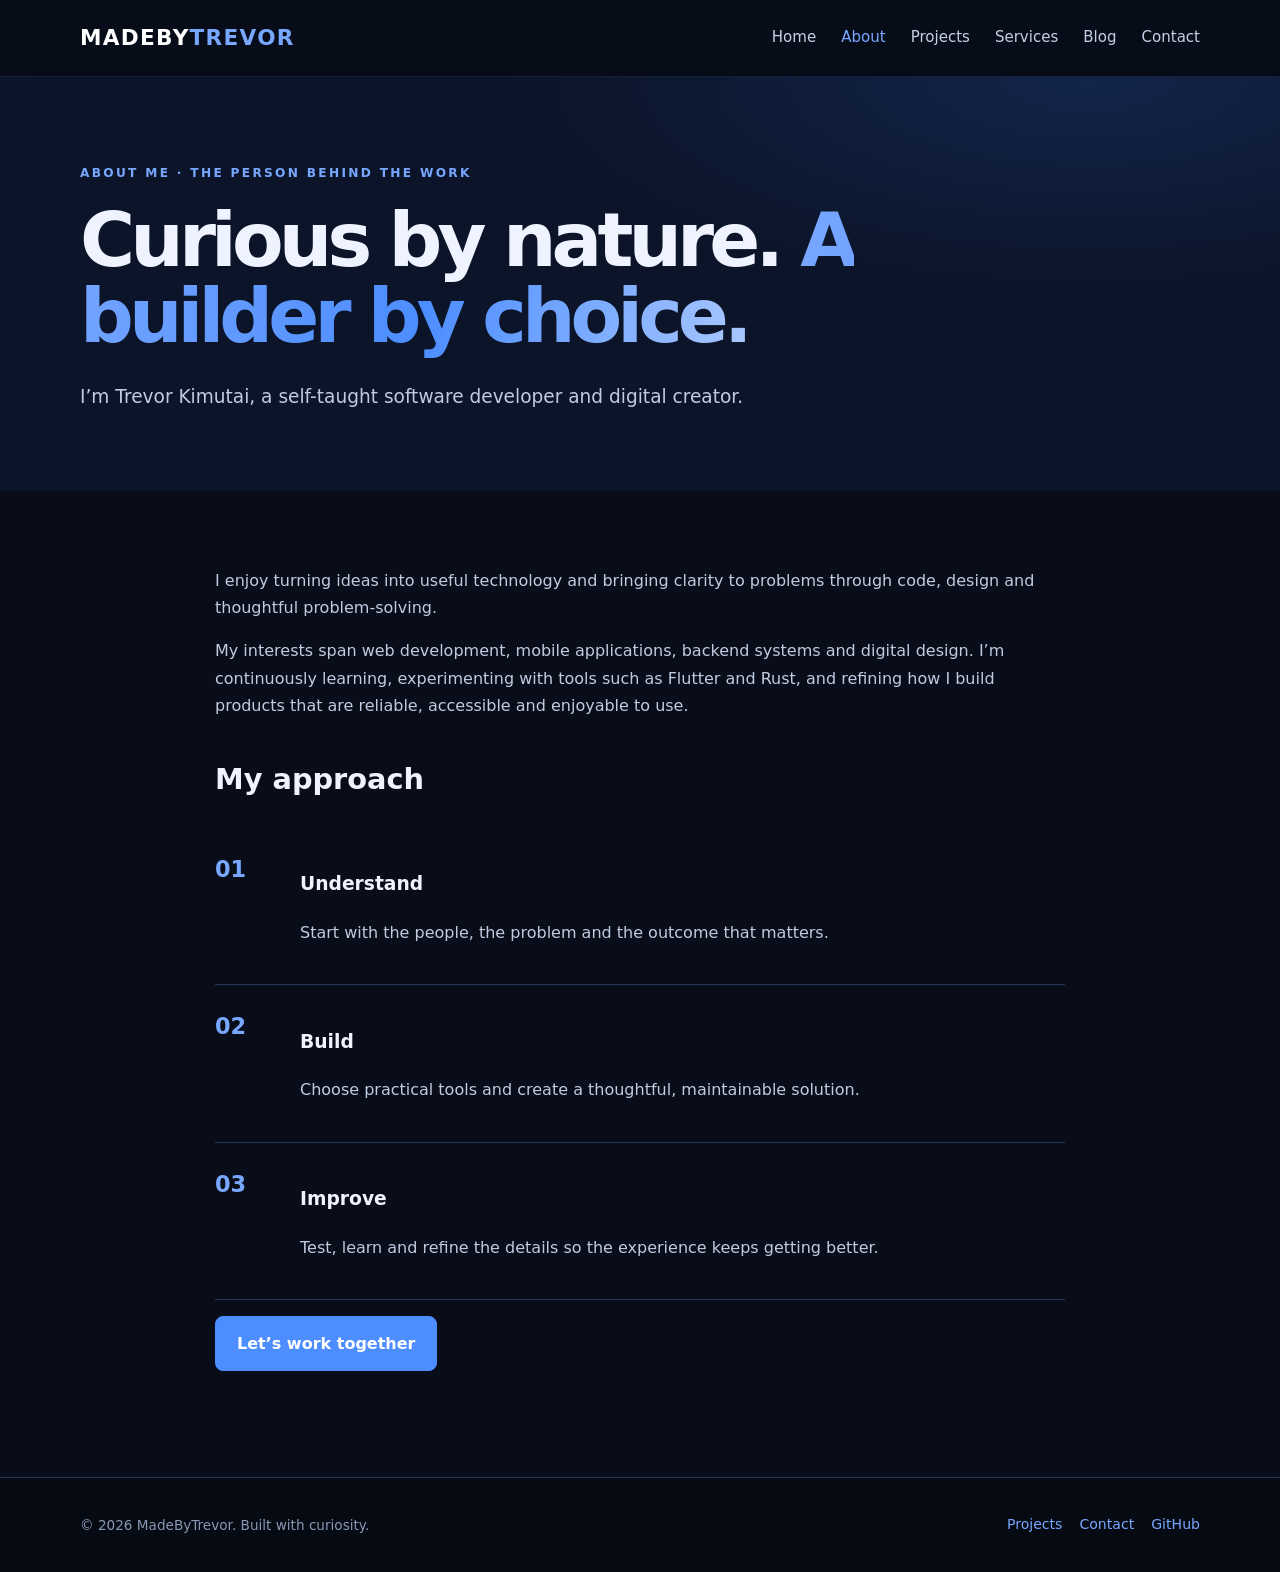
==== about.html @ f3c797aa "adding to repo" ====
<!doctype html>
<html lang="en"><head><meta charset="utf-8"><meta name="viewport" content="width=device-width,initial-scale=1"><meta name="description" content="Learn about Trevor Kimutai, a self-taught software developer and digital creator."><meta name="theme-color" content="#080d19"><title>About | MadeByTrevor</title><link rel="stylesheet" href="assets/style.css"></head>
<body><header class="site-header"><div class="wrap nav-wrap"><a class="brand" href="index.html">MADEBY<span>TREVOR</span></a><button class="menu-toggle" aria-label="Toggle navigation" aria-expanded="false">☰</button><nav class="nav" aria-label="Main navigation"><a class="" href="index.html">Home</a><a class="active" href="about.html">About</a><a class="" href="projects.html">Projects</a><a class="" href="services.html">Services</a><a class="" href="blog.html">Blog</a><a class="" href="contact.html">Contact</a></nav></div></header>
<main>
<section class="page-hero"><div class="wrap"><div class="eyebrow">ABOUT ME · THE PERSON BEHIND THE WORK</div><h1>Curious by nature. <span class="gradient">A builder by choice.</span></h1><p class="lead">I’m Trevor Kimutai, a self-taught software developer and digital creator.</p></div></section>
<section class="content"><div class="wrap content-narrow"><p>I enjoy turning ideas into useful technology and bringing clarity to problems through code, design and thoughtful problem-solving.</p><p>My interests span web development, mobile applications, backend systems and digital design. I’m continuously learning, experimenting with tools such as Flutter and Rust, and refining how I build products that are reliable, accessible and enjoyable to use.</p><h2>My approach</h2><div class="steps"><div class="step"><div><h3>Understand</h3><p>Start with the people, the problem and the outcome that matters.</p></div></div><div class="step"><div><h3>Build</h3><p>Choose practical tools and create a thoughtful, maintainable solution.</p></div></div><div class="step"><div><h3>Improve</h3><p>Test, learn and refine the details so the experience keeps getting better.</p></div></div></div><p><a class="btn" href="contact.html">Let’s work together</a></p></div></section>
</main><footer class="site-footer"><div class="wrap footer-row"><p>© <span data-year>2026</span> MadeByTrevor. Built with curiosity.</p><div class="footer-links"><a href="projects.html">Projects</a><a href="contact.html">Contact</a><a href="https://github.com/" target="_blank" rel="noreferrer">GitHub</a></div></div></footer><script src="assets/main.js"></script></body></html>
---- assets/style.css ----
:root{--bg:#080d19;--panel:#111c33;--panel2:#15223d;--text:#eef3ff;--muted:#aab8d0;--blue:#4c8dff;--blue2:#78a7ff;--line:#263754;--max:1120px}
*{box-sizing:border-box}html{scroll-behavior:smooth}body{margin:0;background:var(--bg);color:var(--text);font:16px/1.7 Inter,ui-sans-serif,system-ui,-apple-system,BlinkMacSystemFont,"Segoe UI",sans-serif}a{color:var(--blue2);text-decoration:none}a:hover{color:#fff}img{max-width:100%}.wrap{width:min(var(--max),calc(100% - 44px));margin:auto}.site-header{position:sticky;top:0;z-index:20;background:rgba(8,13,25,.92);backdrop-filter:blur(14px);border-bottom:1px solid rgba(120,167,255,.13)}.nav-wrap{height:76px;display:flex;align-items:center;justify-content:space-between;gap:25px}.brand{font-size:1.35rem;font-weight:850;letter-spacing:.06em;color:#fff}.brand span{color:var(--blue2)}.nav{display:flex;align-items:center;gap:25px}.nav a{color:#c4d0e5;font-size:.94rem}.nav a:hover,.nav a.active{color:var(--blue2)}.menu-toggle{display:none;background:none;color:white;border:1px solid var(--line);border-radius:8px;padding:8px 11px;font-size:1.2rem}.eyebrow{color:var(--blue2);font-size:.76rem;font-weight:800;letter-spacing:.19em;text-transform:uppercase}.hero{padding:105px 0 94px;background:radial-gradient(ellipse at 85% 22%,rgba(57,123,255,.18),transparent 34%),linear-gradient(180deg,#0b1428 0%,var(--bg) 100%)}.hero-grid{display:grid;grid-template-columns:1.4fr .8fr;gap:65px;align-items:center}.hero h1,.page-hero h1{font-size:clamp(3rem,7vw,5.7rem);line-height:1.02;letter-spacing:-.065em;margin:18px 0 25px}.gradient{background:linear-gradient(100deg,#78a7ff,#4c8dff 55%,#a9c8ff);-webkit-background-clip:text;background-clip:text;color:transparent}.lead{font-size:1.16rem;line-height:1.85;color:#c0cbe0;max-width:690px}.actions{display:flex;flex-wrap:wrap;gap:13px;margin-top:32px}.btn{display:inline-flex;align-items:center;justify-content:center;padding:13px 21px;border-radius:8px;font-weight:750;border:1px solid var(--blue);background:var(--blue);color:white;transition:.2s}.btn:hover{transform:translateY(-2px);background:#2e70e8;color:white}.btn.ghost{background:transparent;border-color:#506587;color:#eaf1ff}.btn.ghost:hover{border-color:var(--blue2);background:rgba(76,141,255,.1)}.identity-card{padding:40px 28px;border:1px solid #2a4168;border-radius:20px;background:linear-gradient(145deg,#172746,#0f1a30);box-shadow:0 25px 80px #0006;text-align:center}.monogram{font-size:4.2rem;line-height:1.2;font-weight:900;letter-spacing:.06em;color:#fff}.identity-card p{color:var(--blue2);font-size:.72rem;letter-spacing:.22em;font-weight:800}.identity-card .small{color:var(--muted);letter-spacing:0;font-size:.95rem;font-weight:400}.section{padding:82px 0}.section.alt{background:#0b1324}.section-head{max-width:720px;margin-bottom:35px}.section h2{font-size:clamp(2rem,4vw,3.15rem);letter-spacing:-.045em;line-height:1.1;margin:12px 0 17px}.muted{color:var(--muted)}.cards{display:grid;grid-template-columns:repeat(3,1fr);gap:20px}.card{border:1px solid var(--line);border-radius:14px;padding:27px;background:linear-gradient(145deg,#121e35,#0d172a);height:100%}.card h3{margin:8px 0 10px;font-size:1.25rem}.card p{color:var(--muted);margin:0}.card .tag{font-size:.72rem;letter-spacing:.12em;text-transform:uppercase;color:var(--blue2);font-weight:800}.page-hero{padding:86px 0 58px;background:radial-gradient(ellipse at 85% 0%,rgba(57,123,255,.16),transparent 38%),#0b1428}.page-hero h1{font-size:clamp(2.8rem,6vw,4.7rem);max-width:900px}.content{padding:60px 0 90px}.content-narrow{max-width:850px}.content h2{font-size:1.8rem;margin-top:36px}.content p,.content li{color:#c0cbe0}.project-card{display:flex;flex-direction:column;gap:15px}.project-card .project-foot{margin-top:auto;padding-top:15px}.pill{display:inline-block;padding:5px 10px;border:1px solid #35517d;border-radius:99px;color:#9fc0ff;font-size:.75rem;margin:4px 4px 0 0}.steps{counter-reset:step}.step{padding:22px 0;border-bottom:1px solid var(--line);display:grid;grid-template-columns:65px 1fr;gap:20px}.step:before{counter-increment:step;content:"0" counter(step);color:var(--blue2);font-size:1.4rem;font-weight:850}.post-list{display:grid;gap:15px}.post{padding:23px;border:1px solid var(--line);border-radius:12px;background:var(--panel)}.post time{font-size:.82rem;color:var(--blue2)}.contact-panel{padding:35px;border:1px solid #2b4269;border-radius:16px;background:linear-gradient(140deg,#152544,#0e192d)}.contact-panel p{color:var(--muted)}.site-footer{padding:35px 0;border-top:1px solid var(--line);background:#060a13}.footer-row{display:flex;justify-content:space-between;gap:20px;align-items:center}.footer-row p{color:#8798b4;font-size:.85rem;margin:0}.footer-links{display:flex;gap:17px}.footer-links a{font-size:.88rem}.reveal{animation:rise .7s both}@keyframes rise{from{opacity:0;transform:translateY(15px)}to{opacity:1;transform:translateY(0)}}:focus-visible{outline:3px solid var(--blue2);outline-offset:3px}
@media(max-width:820px){.hero-grid{grid-template-columns:1fr;gap:35px}.identity-card{max-width:420px}.cards{grid-template-columns:1fr 1fr}.nav{gap:14px}}@media(max-width:650px){.wrap{width:min(var(--max),calc(100% - 32px))}.nav-wrap{height:68px}.menu-toggle{display:block}.nav{display:none;position:absolute;top:68px;left:0;right:0;background:#0b1428;border-bottom:1px solid var(--line);padding:18px 22px 22px;flex-direction:column;align-items:flex-start}.nav.open{display:flex}.hero{padding:75px 0}.cards{grid-template-columns:1fr}.section{padding:62px 0}.footer-row{align-items:flex-start;flex-direction:column}.hero h1{font-size:clamp(2.8rem,14vw,4.5rem)}}
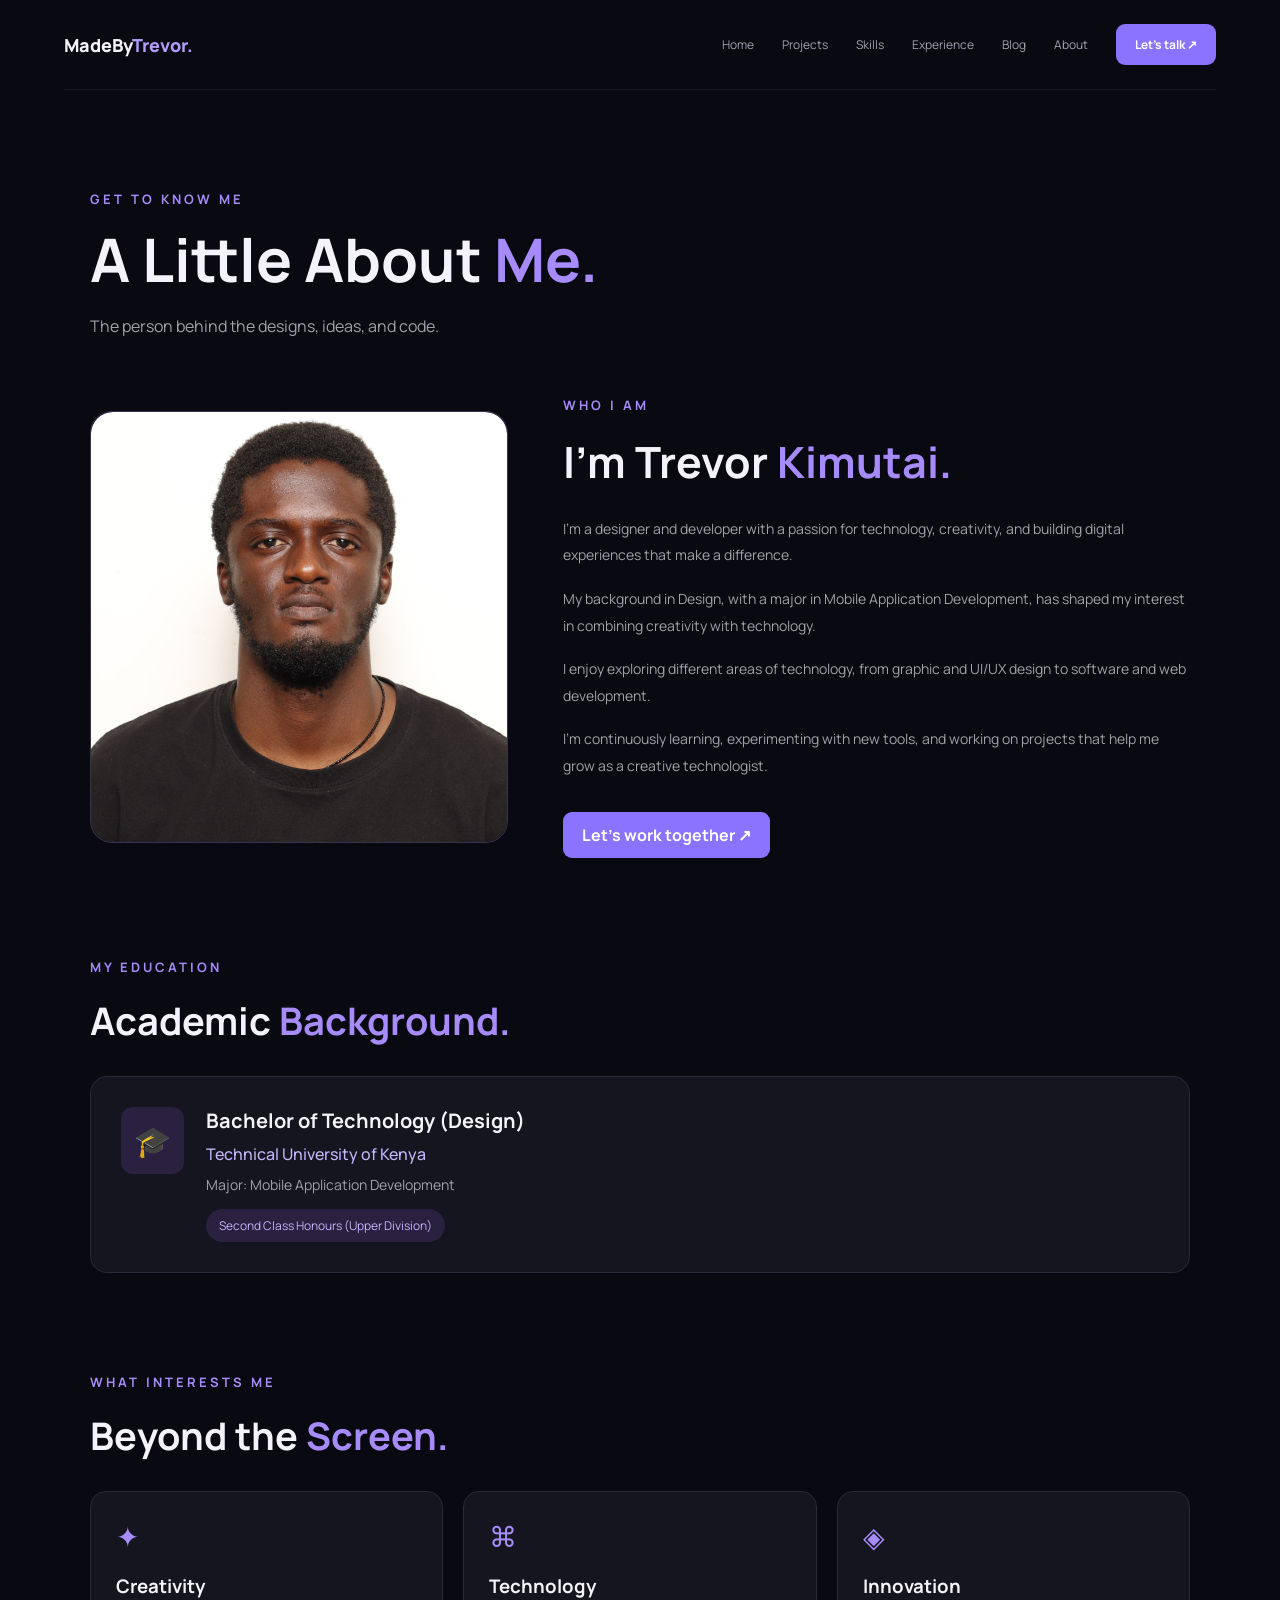
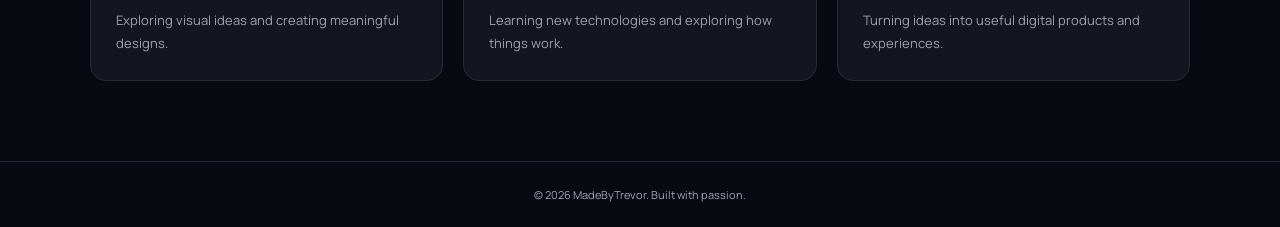
==== commit f516605f: "My new portfolio" ====
--- a/about.html
+++ b/about.html
@@ -1,7 +1,140 @@
-<!doctype html>
-<html lang="en"><head><meta charset="utf-8"><meta name="viewport" content="width=device-width,initial-scale=1"><meta name="description" content="Learn about Trevor Kimutai, a self-taught software developer and digital creator."><meta name="theme-color" content="#080d19"><title>About | MadeByTrevor</title><link rel="stylesheet" href="assets/style.css"></head>
-<body><header class="site-header"><div class="wrap nav-wrap"><a class="brand" href="index.html">MADEBY<span>TREVOR</span></a><button class="menu-toggle" aria-label="Toggle navigation" aria-expanded="false">☰</button><nav class="nav" aria-label="Main navigation"><a class="" href="index.html">Home</a><a class="active" href="about.html">About</a><a class="" href="projects.html">Projects</a><a class="" href="services.html">Services</a><a class="" href="blog.html">Blog</a><a class="" href="contact.html">Contact</a></nav></div></header>
-<main>
-<section class="page-hero"><div class="wrap"><div class="eyebrow">ABOUT ME · THE PERSON BEHIND THE WORK</div><h1>Curious by nature. <span class="gradient">A builder by choice.</span></h1><p class="lead">I’m Trevor Kimutai, a self-taught software developer and digital creator.</p></div></section>
-<section class="content"><div class="wrap content-narrow"><p>I enjoy turning ideas into useful technology and bringing clarity to problems through code, design and thoughtful problem-solving.</p><p>My interests span web development, mobile applications, backend systems and digital design. I’m continuously learning, experimenting with tools such as Flutter and Rust, and refining how I build products that are reliable, accessible and enjoyable to use.</p><h2>My approach</h2><div class="steps"><div class="step"><div><h3>Understand</h3><p>Start with the people, the problem and the outcome that matters.</p></div></div><div class="step"><div><h3>Build</h3><p>Choose practical tools and create a thoughtful, maintainable solution.</p></div></div><div class="step"><div><h3>Improve</h3><p>Test, learn and refine the details so the experience keeps getting better.</p></div></div></div><p><a class="btn" href="contact.html">Let’s work together</a></p></div></section>
-</main><footer class="site-footer"><div class="wrap footer-row"><p>© <span data-year>2026</span> MadeByTrevor. Built with curiosity.</p><div class="footer-links"><a href="projects.html">Projects</a><a href="contact.html">Contact</a><a href="https://github.com/" target="_blank" rel="noreferrer">GitHub</a></div></div></footer><script src="assets/main.js"></script></body></html>+<!DOCTYPE html>
+<html lang="en">
+
+<head>
+    <meta charset="UTF-8">
+    <meta name="viewport" content="width=device-width, initial-scale=1.0">
+    <meta name="description"
+        content="Learn more about Trevor Kimutai, a designer and developer passionate about technology and digital experiences.">
+    <title>About Me | MadeByTrevor</title>
+
+    <link rel="stylesheet" href="css/styles.css">
+    <link rel="preconnect" href="https://fonts.googleapis.com">
+    <link href="https://fonts.googleapis.com/css2?family=Inter:wght@400;500;600;700;800&display=swap" rel="stylesheet">
+</head>
+
+<body>
+
+    <header class="navbar">
+        <a href="index.html" class="logo">MadeBy<span>Trevor.</span></a>
+
+        <button class="menu-toggle" id="menu-toggle" aria-label="Toggle navigation">
+            ☰
+        </button>
+
+        <nav class="nav-links" id="nav-links">
+            <a href="index.html">Home</a>
+            <a href="projects.html">Projects</a>
+            <a href="skills.html">Skills</a>
+            <a href="experience.html">Experience</a>
+            <a href="blog.html">Blog</a>
+            <a href="about.html" class="active">About</a>
+            <a href="mailto:trv6775@gmail.com" class="talk-button">Let's talk ↗</a>
+        </nav>
+    </header>
+
+    <main class="page-container">
+
+        <section class="page-heading">
+            <p class="eyebrow">GET TO KNOW ME</p>
+            <h1>A Little About <span>Me.</span></h1>
+            <p>
+                The person behind the designs, ideas, and code.
+            </p>
+        </section>
+
+        <section class="about-layout">
+
+            <div class="about-image">
+                <img src="images/myimage.jpeg" alt="Trevor Kimutai" class="about-photo">
+            </div>
+
+            <div class="about-content">
+                <p class="eyebrow">WHO I AM</p>
+
+                <h2>I'm Trevor <span>Kimutai.</span></h2>
+
+                <p>
+                    I'm a designer and developer with a passion for
+                    technology, creativity, and building digital
+                    experiences that make a difference.
+                </p>
+
+                <p>
+                    My background in Design, with a major in Mobile
+                    Application Development, has shaped my interest
+                    in combining creativity with technology.
+                </p>
+
+                <p>
+                    I enjoy exploring different areas of technology,
+                    from graphic and UI/UX design to software and
+                    web development.
+                </p>
+
+                <p>
+                    I'm continuously learning, experimenting with
+                    new tools, and working on projects that help
+                    me grow as a creative technologist.
+                </p>
+
+                <a href="mailto:trv6775@gmail.com" class="talk-button">
+                    Let's work together ↗
+                </a>
+            </div>
+
+        </section>
+
+        <section class="about-education">
+            <p class="eyebrow">MY EDUCATION</p>
+            <h2>Academic <span>Background.</span></h2>
+
+            <div class="education-card">
+                <div class="education-icon">🎓</div>
+
+                <div>
+                    <h3>Bachelor of Technology (Design)</h3>
+                    <h4>Technical University of Kenya</h4>
+                    <p>Major: Mobile Application Development</p>
+                    <span class="education-award">
+                        Second Class Honours (Upper Division)
+                    </span>
+                </div>
+            </div>
+        </section>
+
+        <section class="about-interests">
+            <p class="eyebrow">WHAT INTERESTS ME</p>
+            <h2>Beyond the <span>Screen.</span></h2>
+
+            <div class="interest-grid">
+                <div class="interest-card">
+                    <span>✦</span>
+                    <h3>Creativity</h3>
+                    <p>Exploring visual ideas and creating meaningful designs.</p>
+                </div>
+
+                <div class="interest-card">
+                    <span>⌘</span>
+                    <h3>Technology</h3>
+                    <p>Learning new technologies and exploring how things work.</p>
+                </div>
+
+                <div class="interest-card">
+                    <span>◈</span>
+                    <h3>Innovation</h3>
+                    <p>Turning ideas into useful digital products and experiences.</p>
+                </div>
+            </div>
+        </section>
+
+    </main>
+
+    <footer class="footer">
+        <p>© <span id="year"></span> MadeByTrevor. Built with passion.</p>
+    </footer>
+
+    <script src="js/script.js"></script>
+</body>
+
+</html>
--- a/css/styles.css
+++ b/css/styles.css
@@ -0,0 +1,1137 @@
+
+@import url('https://fonts.googleapis.com/css2?family=Manrope:wght@400;500;600;700;800&family=DM+Mono&display=swap');
+
+:root {
+    --background: #090911;
+    --surface: #13121f;
+    --text: #f4f2fb;
+    --muted: #a3a0b4;
+    --purple: #8b72ff;
+    --purple-light: #b29cff;
+    --border: #29283b;
+}
+
+* {
+    margin: 0;
+    padding: 0;
+    box-sizing: border-box;
+}
+
+html {
+    scroll-behavior: smooth;
+}
+
+body {
+    background: var(--background);
+    color: var(--text);
+    font-family: 'Manrope', sans-serif;
+    min-height: 100vh;
+    overflow-x: hidden;
+}
+
+a {
+    text-decoration: none;
+    color: inherit;
+}
+
+/* NAVIGATION */
+
+.navbar {
+    width: 90%;
+    max-width: 1200px;
+    height: 90px;
+    margin: auto;
+
+    display: flex;
+    align-items: center;
+    justify-content: space-between;
+
+    border-bottom: 1px solid #ffffff10;
+    position: relative;
+    z-index: 10;
+}
+
+.logo {
+    font-weight: 800;
+    font-size: 18px;
+}
+
+.logo span:first-child {
+    color: var(--purple-light);
+    margin-right: 8px;
+}
+
+.purple {
+    color: var(--purple-light);
+}
+
+nav {
+    display: flex;
+    align-items: center;
+    gap: 28px;
+}
+
+nav a {
+    font-size: 12px;
+    color: var(--muted);
+    transition: .3s;
+}
+
+nav a:hover {
+    color: white;
+}
+
+/* LET'S TALK BUTTON */
+
+.talk-button {
+    background: var(--purple);
+    color: white;
+    padding: 12px 19px;
+    border-radius: 9px;
+    font-weight: 700;
+    transition: .3s;
+}
+
+.talk-button:hover {
+    background: #a08aff;
+    transform: translateY(-3px);
+    box-shadow: 0 8px 25px #8b72ff55;
+}
+
+.talk-button span {
+    margin-left: 12px;
+    font-size: 16px;
+}
+
+.theme-toggle,
+.menu-toggle {
+    background: transparent;
+    color: var(--text);
+    border: 1px solid var(--border);
+    padding: 8px 11px;
+    border-radius: 50%;
+    cursor: pointer;
+}
+
+.menu-toggle {
+    display: none;
+}
+
+/* HERO */
+
+.hero {
+    width: 90%;
+    max-width: 1200px;
+    min-height: 650px;
+    margin: auto;
+
+    display: grid;
+    grid-template-columns: 1fr 1fr;
+    align-items: center;
+    gap: 50px;
+}
+
+.availability,
+.intro,
+.section-label {
+    font-family: 'DM Mono', monospace;
+    font-size: 11px;
+    letter-spacing: 2px;
+    color: var(--purple-light);
+}
+
+.availability {
+    margin-bottom: 45px;
+}
+
+.status-dot {
+    display: inline-block;
+    width: 8px;
+    height: 8px;
+    background: var(--purple);
+    border-radius: 50%;
+    margin-right: 8px;
+    box-shadow: 0 0 12px var(--purple);
+}
+
+.intro {
+    margin-bottom: 10px;
+}
+
+.hero h1 {
+    font-size: clamp(45px, 6vw, 75px);
+    line-height: 1.1;
+    letter-spacing: -4px;
+}
+
+.hero h2 {
+    font-size: 20px;
+    color: var(--muted);
+    margin-top: 20px;
+}
+
+.hero h2 span:first-child {
+    color: white;
+}
+
+.description {
+    max-width: 520px;
+    color: var(--muted);
+    font-size: 14px;
+    line-height: 1.9;
+    margin-top: 22px;
+}
+
+.cursor {
+    color: var(--purple);
+    animation: blink .8s infinite;
+}
+
+@keyframes blink {
+    50% { opacity: 0; }
+}
+
+/* HERO BUTTONS */
+
+.hero-buttons {
+    display: flex;
+    gap: 25px;
+    align-items: center;
+    margin-top: 30px;
+}
+
+.primary-button {
+    background: var(--purple);
+    color: white;
+    padding: 13px 20px;
+    border-radius: 8px;
+    font-size: 12px;
+    font-weight: 700;
+    transition: .3s;
+}
+
+.primary-button:hover {
+    transform: translateY(-3px);
+    box-shadow: 0 8px 25px #8b72ff55;
+}
+
+.secondary-button {
+    font-size: 12px;
+    border-bottom: 1px solid var(--purple);
+    padding-bottom: 5px;
+}
+
+.social-links {
+    display: flex;
+    gap: 25px;
+    margin-top: 45px;
+}
+
+.social-links a {
+    color: var(--muted);
+    font-size: 11px;
+    font-family: 'DM Mono', monospace;
+}
+
+/* DEVELOPER CARD */
+
+.hero-visual {
+    position: relative;
+    display: grid;
+    place-items: center;
+    min-height: 400px;
+}
+
+.glow {
+    position: absolute;
+    width: 280px;
+    height: 280px;
+    background: #795cff55;
+    filter: blur(100px);
+    border-radius: 50%;
+}
+
+.code-card {
+    position: relative;
+    z-index: 2;
+    background: var(--surface);
+    border: 1px solid #7866bd55;
+    border-radius: 15px;
+    padding: 25px;
+    width: 100%;
+    max-width: 400px;
+    box-shadow: 0 0 50px #765cff20;
+    transform: rotate(-3deg);
+    transition: .4s;
+}
+
+.code-card:hover {
+    transform: rotate(0deg) translateY(-5px);
+}
+
+.window-controls {
+    display: flex;
+    gap: 7px;
+    margin-bottom: 20px;
+}
+
+.window-controls span {
+    width: 8px;
+    height: 8px;
+    background: var(--purple);
+    border-radius: 50%;
+}
+
+.code-card pre {
+    font: 12px/2 'DM Mono', monospace;
+    color: var(--text);
+    white-space: pre-wrap;
+}
+
+.code-purple {
+    color: var(--purple-light);
+}
+
+.code-green {
+    color: #a7d7bd;
+}
+
+.floating-code {
+    position: absolute;
+    top: 40px;
+    right: 20px;
+    color: var(--purple-light);
+    font-size: 25px;
+    z-index: 3;
+}
+
+/* ABOUT INTRO */
+
+.intro-section {
+    width: 90%;
+    max-width: 1200px;
+    margin: 50px auto 100px;
+    padding-top: 40px;
+    border-top: 1px solid var(--border);
+}
+
+.intro-section h2 {
+    font-size: clamp(28px, 4vw, 42px);
+    margin: 15px 0;
+    line-height: 1.3;
+}
+
+.intro-section p:not(.section-label) {
+    color: var(--muted);
+    max-width: 600px;
+    font-size: 14px;
+    line-height: 1.9;
+    margin-bottom: 20px;
+}
+
+.text-link {
+    color: var(--purple-light);
+    font-size: 12px;
+    border-bottom: 1px solid var(--purple);
+    padding-bottom: 5px;
+}
+
+footer {
+    border-top: 1px solid var(--border);
+    padding: 25px;
+    text-align: center;
+    color: var(--muted);
+    font-size: 11px;
+}
+
+/* LIGHT THEME */
+
+body.light {
+    --background: #f7f6fc;
+    --surface: #ffffff;
+    --text: #191629;
+    --muted: #625f73;
+    --border: #dedbea;
+}
+
+/* MOBILE */
+
+@media (max-width: 850px) {
+    .menu-toggle {
+        display: block;
+        margin-left: auto;
+        margin-right: 12px;
+    }
+
+    .navbar nav {
+        display: none;
+        position: absolute;
+        top: 80px;
+        left: 0;
+        right: 0;
+        background: var(--surface);
+        padding: 25px;
+        border: 1px solid var(--border);
+        border-radius: 12px;
+        flex-direction: column;
+        align-items: stretch;
+        gap: 20px;
+    }
+
+    .navbar nav.open {
+        display: flex;
+    }
+
+    .hero {
+        grid-template-columns: 1fr;
+        padding-top: 70px;
+        gap: 25px;
+    }
+
+    .hero-visual {
+        min-height: 330px;
+    }
+
+    .hero h1 {
+        letter-spacing: -2px;
+    }
+}
+
+@media (max-width: 480px) {
+    .hero-buttons {
+        flex-wrap: wrap;
+    }
+
+    .social-links {
+        gap: 15px;
+    }
+
+    .code-card {
+        padding: 18px;
+    }
+}
+
+/* PROJECTS PAGE */
+
+.page-container {
+    width: min(1100px, 90%);
+    margin: 0 auto;
+    padding: 100px 0 80px;
+}
+
+.page-heading {
+    max-width: 700px;
+    margin-bottom: 55px;
+}
+
+.eyebrow {
+    color: #a78bfa;
+    font-size: 13px;
+    font-weight: 700;
+    letter-spacing: 3px;
+    margin-bottom: 18px;
+}
+
+.page-heading h1 {
+    font-size: clamp(36px, 6vw, 60px);
+    line-height: 1.1;
+    margin-bottom: 20px;
+}
+
+.page-heading h1 span {
+    color: #a78bfa;
+}
+
+.page-heading > p:last-child {
+    color: #a1a1aa;
+    line-height: 1.8;
+}
+
+.projects-grid {
+    display: grid;
+    grid-template-columns: repeat(2, 1fr);
+    gap: 28px;
+}
+
+.project-card {
+    background: #15151f;
+    border: 1px solid #292938;
+    border-radius: 18px;
+    overflow: hidden;
+    transition: transform 0.3s ease, border-color 0.3s ease;
+}
+
+.project-card:hover {
+    transform: translateY(-8px);
+    border-color: #8b5cf6;
+}
+
+.project-image {
+    min-height: 210px;
+    padding: 25px;
+    display: flex;
+    flex-direction: column;
+    justify-content: space-between;
+}
+
+.project-image span {
+    font-size: 14px;
+    color: #ffffffb0;
+}
+
+.project-image h2 {
+    font-size: 32px;
+    color: white;
+}
+
+.project-purple {
+    background: linear-gradient(135deg, #5426a8, #21133e);
+}
+
+.project-blue {
+    background: linear-gradient(135deg, #2456a6, #111d3c);
+}
+
+.project-pink {
+    background: linear-gradient(135deg, #a13d83, #3b193b);
+}
+
+.project-content {
+    padding: 25px;
+}
+
+.project-type {
+    color: #a78bfa;
+    font-size: 12px;
+    text-transform: uppercase;
+    letter-spacing: 1.5px;
+    margin-bottom: 12px;
+}
+
+.project-content h3 {
+    font-size: 22px;
+    margin-bottom: 12px;
+}
+
+.project-content > p:not(.project-type) {
+    color: #a1a1aa;
+    line-height: 1.7;
+    font-size: 14px;
+}
+
+.project-tags {
+    display: flex;
+    flex-wrap: wrap;
+    gap: 9px;
+    margin: 20px 0;
+}
+
+.project-tags span {
+    background: #272438;
+    color: #c4b5fd;
+    padding: 7px 12px;
+    border-radius: 20px;
+    font-size: 12px;
+}
+
+.project-link {
+    display: inline-block;
+    color: #a78bfa;
+    font-weight: 600;
+    text-decoration: none;
+    margin-top: 5px;
+}
+
+.project-link:hover {
+    color: white;
+}
+
+@media (max-width: 700px) {
+    .projects-grid {
+        grid-template-columns: 1fr;
+    }
+
+    .page-container {
+        padding-top: 65px;
+    }
+}
+
+/* SKILLS PAGE */
+
+.skills-grid {
+    display: grid;
+    grid-template-columns: repeat(3, 1fr);
+    gap: 22px;
+}
+
+.skill-card {
+    background: #15151f;
+    border: 1px solid #292938;
+    border-radius: 18px;
+    padding: 30px 25px;
+    transition: all 0.35s ease;
+    position: relative;
+    overflow: hidden;
+}
+
+.skill-card::before {
+    content: "";
+    position: absolute;
+    width: 150px;
+    height: 150px;
+    background: #8b5cf6;
+    filter: blur(100px);
+    opacity: 0;
+    top: -50px;
+    right: -50px;
+    transition: opacity 0.35s ease;
+}
+
+.skill-card:hover {
+    transform: translateY(-10px);
+    border-color: #8b5cf6;
+}
+
+.skill-card:hover::before {
+    opacity: 0.35;
+}
+
+.skill-icon {
+    width: 55px;
+    height: 55px;
+    display: flex;
+    justify-content: center;
+    align-items: center;
+    border-radius: 14px;
+    background: #29213f;
+    color: #c4b5fd;
+    font-size: 28px;
+    margin-bottom: 28px;
+}
+
+.skill-number {
+    color: #a78bfa;
+    font-size: 11px;
+    letter-spacing: 2px;
+    font-weight: 700;
+    margin-bottom: 15px;
+}
+
+.skill-card h2 {
+    font-size: 23px;
+    margin-bottom: 15px;
+}
+
+.skill-card > p:not(.skill-number) {
+    color: #a1a1aa;
+    font-size: 14px;
+    line-height: 1.8;
+    margin-bottom: 25px;
+}
+
+.skill-list {
+    display: flex;
+    flex-wrap: wrap;
+    gap: 9px;
+}
+
+.skill-list span {
+    background: #272438;
+    border: 1px solid #39324e;
+    color: #c4b5fd;
+    padding: 8px 11px;
+    border-radius: 8px;
+    font-size: 11px;
+}
+
+.skills-note {
+    margin-top: 90px;
+    padding: 45px;
+    border: 1px solid #292938;
+    border-radius: 20px;
+    background: linear-gradient(120deg, #191526, #15151f);
+}
+
+.skills-note h2 {
+    font-size: clamp(28px, 4vw, 40px);
+    margin-bottom: 18px;
+}
+
+.skills-note h2 span {
+    color: #a78bfa;
+}
+
+.skills-note > p:last-child {
+    color: #a1a1aa;
+    line-height: 1.8;
+    max-width: 650px;
+}
+
+@media (max-width: 900px) {
+    .skills-grid {
+        grid-template-columns: repeat(2, 1fr);
+    }
+}
+
+@media (max-width: 600px) {
+    .skills-grid {
+        grid-template-columns: 1fr;
+    }
+
+    .skills-note {
+        padding: 28px;
+        margin-top: 55px;
+    }
+}
+.skill-link {
+    display: inline-block;
+    margin-top: 25px;
+    color: #a78bfa;
+    font-size: 13px;
+    font-weight: 600;
+    text-decoration: none;
+    transition: all 0.3s ease;
+}
+
+.skill-link:hover {
+    color: white;
+    transform: translateX(5px);
+}
+
+/* EXPERIENCE PAGE */
+
+.experience-section {
+    margin-top: 65px;
+}
+
+.section-title {
+    font-size: 25px;
+    margin-bottom: 35px;
+}
+
+.timeline {
+    position: relative;
+    margin-left: 10px;
+    padding-left: 35px;
+    border-left: 1px solid #39324e;
+}
+
+.timeline-item {
+    position: relative;
+    padding-bottom: 40px;
+}
+
+.timeline-item:last-child {
+    padding-bottom: 0;
+}
+
+.timeline-dot {
+    position: absolute;
+    left: -42px;
+    top: 5px;
+    width: 14px;
+    height: 14px;
+    border-radius: 50%;
+    background: #8b5cf6;
+    border: 3px solid #15151f;
+    box-shadow: 0 0 15px #8b5cf6;
+}
+
+.timeline-content {
+    background: #15151f;
+    border: 1px solid #292938;
+    border-radius: 15px;
+    padding: 28px;
+    transition: all 0.3s ease;
+}
+
+.timeline-content:hover {
+    transform: translateX(7px);
+    border-color: #8b5cf6;
+}
+
+.timeline-label {
+    color: #a78bfa;
+    font-size: 11px;
+    letter-spacing: 2px;
+    font-weight: 700;
+}
+
+.timeline-content h3 {
+    font-size: 21px;
+    margin: 13px 0 8px;
+}
+
+.timeline-content h4 {
+    color: #c4b5fd;
+    font-size: 15px;
+    font-weight: 500;
+    margin-bottom: 12px;
+}
+
+.timeline-field {
+    color: #a78bfa !important;
+    font-weight: 600;
+    margin-bottom: 12px;
+}
+
+.timeline-content p {
+    color: #a1a1aa;
+    font-size: 14px;
+    line-height: 1.8;
+}
+
+@media (max-width: 600px) {
+    .timeline {
+        padding-left: 25px;
+    }
+
+    .timeline-dot {
+        left: -32px;
+    }
+
+    .timeline-content {
+        padding: 22px;
+    }
+}
+
+/* BLOG PAGE */
+
+.blog-filters {
+    display: flex;
+    flex-wrap: wrap;
+    gap: 12px;
+    margin-bottom: 35px;
+}
+
+.filter-btn {
+    padding: 10px 18px;
+    border-radius: 25px;
+    border: 1px solid #39324e;
+    background: transparent;
+    color: #a1a1aa;
+    cursor: pointer;
+    font-size: 13px;
+    transition: all 0.3s ease;
+}
+
+.filter-btn:hover,
+.filter-btn.active {
+    background: #8b5cf6;
+    border-color: #8b5cf6;
+    color: white;
+}
+
+.blog-grid {
+    display: grid;
+    grid-template-columns: repeat(3, 1fr);
+    gap: 22px;
+}
+
+.blog-card {
+    background: #15151f;
+    border: 1px solid #292938;
+    border-radius: 17px;
+    overflow: hidden;
+    transition: transform 0.3s ease, border-color 0.3s ease;
+}
+
+.blog-card:hover {
+    transform: translateY(-8px);
+    border-color: #8b5cf6;
+}
+
+.blog-cover {
+    height: 190px;
+    padding: 22px;
+    display: flex;
+    flex-direction: column;
+    justify-content: space-between;
+}
+
+.blog-cover span {
+    color: #ffffffa0;
+    font-size: 13px;
+}
+
+.blog-cover h2 {
+    color: white;
+    font-size: 32px;
+    letter-spacing: 3px;
+}
+
+.cover-rust {
+    background: linear-gradient(135deg, #a84c32, #3d1c23);
+}
+
+.cover-design {
+    background: linear-gradient(135deg, #6c43ba, #21133e);
+}
+
+.cover-mobile {
+    background: linear-gradient(135deg, #2465a9, #14203c);
+}
+
+.blog-content {
+    padding: 23px;
+}
+
+.blog-category {
+    color: #a78bfa;
+    font-size: 11px;
+    font-weight: 700;
+    letter-spacing: 1.5px;
+    margin-bottom: 12px;
+}
+
+.blog-content h3 {
+    font-size: 19px;
+    line-height: 1.5;
+    margin-bottom: 12px;
+}
+
+.blog-content > p:not(.blog-category) {
+    color: #a1a1aa;
+    font-size: 13px;
+    line-height: 1.8;
+}
+
+.blog-link {
+    display: inline-block;
+    margin-top: 20px;
+    color: #a78bfa;
+    text-decoration: none;
+    font-size: 13px;
+    font-weight: 600;
+}
+
+.blog-link:hover {
+    color: white;
+}
+
+.blog-card.hidden {
+    display: none;
+}
+
+.blog-cta {
+    margin-top: 85px;
+    padding: 45px;
+    text-align: center;
+    border: 1px solid #292938;
+    border-radius: 20px;
+    background: linear-gradient(120deg, #191526, #15151f);
+}
+
+.blog-cta h2 {
+    font-size: clamp(27px, 4vw, 38px);
+    margin-bottom: 15px;
+}
+
+.blog-cta h2 span {
+    color: #a78bfa;
+}
+
+.blog-cta > p:not(.eyebrow) {
+    color: #a1a1aa;
+    line-height: 1.8;
+    margin-bottom: 25px;
+}
+
+@media (max-width: 900px) {
+    .blog-grid {
+        grid-template-columns: repeat(2, 1fr);
+    }
+}
+
+@media (max-width: 600px) {
+    .blog-grid {
+        grid-template-columns: 1fr;
+    }
+
+    .blog-cta {
+        padding: 28px;
+    }
+}
+
+/* ABOUT PAGE */
+
+.about-layout {
+    display: grid;
+    grid-template-columns: 0.8fr 1.2fr;
+    gap: 55px;
+    align-items: center;
+    margin-top: 30px;
+}
+
+.about-image {
+    min-height: 430px;
+    border-radius: 22px;
+    border: 1px solid #39324e;
+    background: linear-gradient(145deg, #29213f, #15151f);
+    display: flex;
+    align-items: center;
+    justify-content: center;
+    overflow: hidden;
+}
+
+.about-placeholder {
+    text-align: center;
+}
+
+.about-placeholder span {
+    display: block;
+    font-size: 100px;
+    font-weight: 800;
+    color: #a78bfa;
+    letter-spacing: -8px;
+}
+
+.about-placeholder p {
+    color: #c4b5fd;
+    letter-spacing: 3px;
+    font-size: 13px;
+}
+
+.about-content h2 {
+    font-size: clamp(30px, 4vw, 43px);
+    margin: 15px 0 25px;
+}
+
+.about-content h2 span,
+.about-education h2 span,
+.about-interests h2 span {
+    color: #a78bfa;
+}
+
+.about-content > p:not(.eyebrow) {
+    color: #a1a1aa;
+    line-height: 1.9;
+    font-size: 14px;
+    margin-bottom: 17px;
+}
+
+.about-content .talk-button {
+    display: inline-block;
+    margin-top: 15px;
+    text-decoration: none;
+}
+
+.about-education,
+.about-interests {
+    margin-top: 100px;
+}
+
+.about-education h2,
+.about-interests h2 {
+    font-size: clamp(28px, 4vw, 38px);
+    margin: 12px 0 30px;
+}
+
+.education-card {
+    display: flex;
+    align-items: flex-start;
+    gap: 22px;
+    background: #15151f;
+    border: 1px solid #292938;
+    padding: 30px;
+    border-radius: 17px;
+    transition: border-color 0.3s ease;
+}
+
+.education-card:hover {
+    border-color: #8b5cf6;
+}
+
+.education-icon {
+    font-size: 30px;
+    background: #29213f;
+    border-radius: 12px;
+    padding: 13px;
+}
+
+.education-card h3 {
+    font-size: 20px;
+    margin-bottom: 9px;
+}
+
+.education-card h4 {
+    color: #c4b5fd;
+    font-weight: 500;
+    margin-bottom: 10px;
+}
+
+.education-card p {
+    color: #a1a1aa;
+    font-size: 14px;
+    margin-bottom: 15px;
+}
+
+.education-award {
+    display: inline-block;
+    color: #c4b5fd;
+    background: #29213f;
+    border-radius: 20px;
+    padding: 8px 13px;
+    font-size: 12px;
+}
+
+.interest-grid {
+    display: grid;
+    grid-template-columns: repeat(3, 1fr);
+    gap: 20px;
+}
+
+.interest-card {
+    background: #15151f;
+    border: 1px solid #292938;
+    border-radius: 16px;
+    padding: 25px;
+    transition: all 0.3s ease;
+}
+
+.interest-card:hover {
+    transform: translateY(-7px);
+    border-color: #8b5cf6;
+}
+
+.interest-card > span {
+    color: #a78bfa;
+    font-size: 28px;
+}
+
+.interest-card h3 {
+    margin: 18px 0 10px;
+}
+
+.interest-card p {
+    color: #a1a1aa;
+    font-size: 13px;
+    line-height: 1.8;
+}
+
+@media (max-width: 750px) {
+    .about-layout {
+        grid-template-columns: 1fr;
+        gap: 35px;
+    }
+
+    .about-image {
+        min-height: 300px;
+    }
+
+    .interest-grid {
+        grid-template-columns: 1fr;
+    }
+
+    .about-education,
+    .about-interests {
+        margin-top: 65px;
+    }
+}
+.about-photo {
+    width: 100%;
+    height: 100%;
+    min-height: 430px;
+    object-fit: cover;
+    border-radius: 22px;
+}
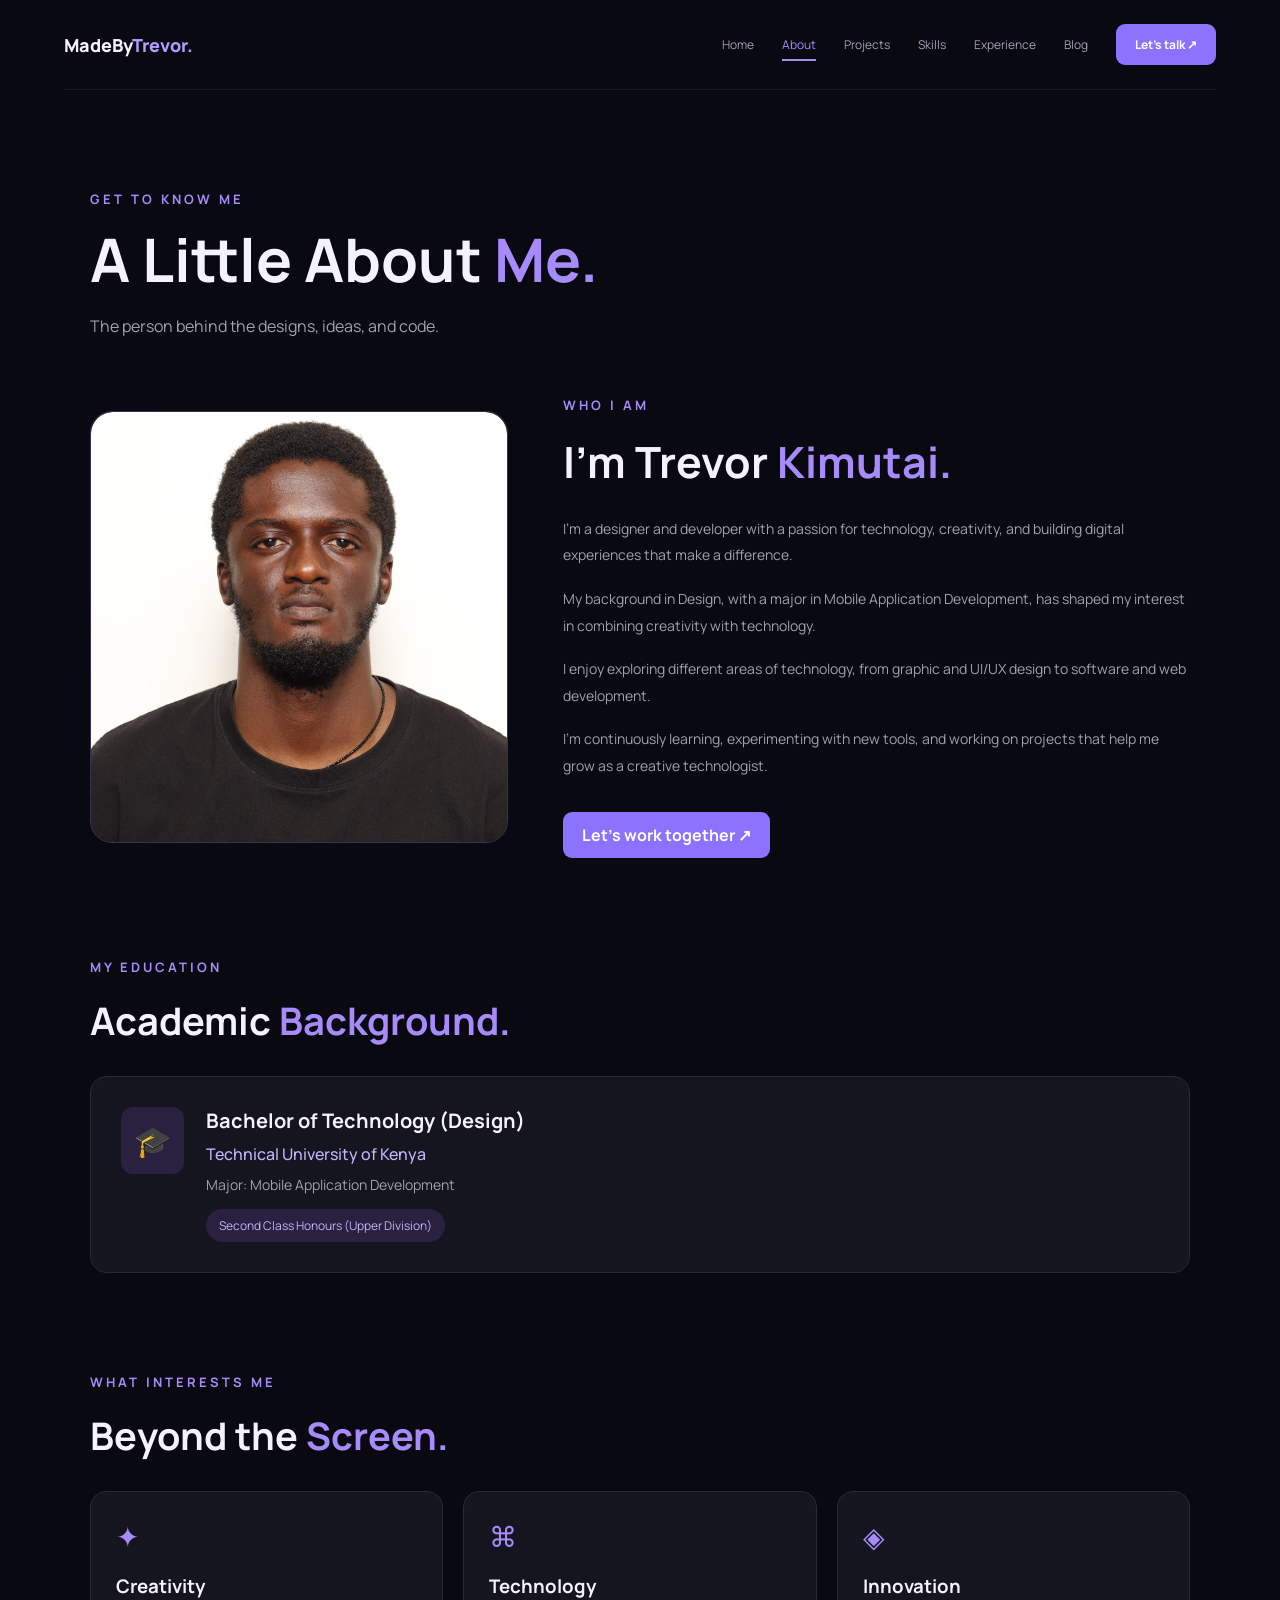
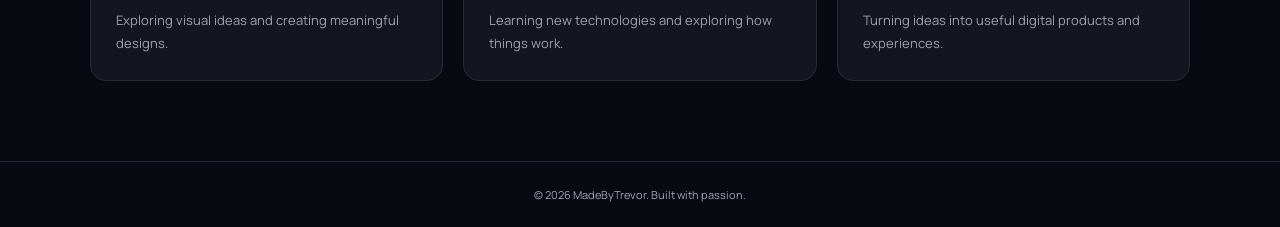
==== commit bdd8a507: "Added links to the the place holders, the portfolio website is now complete and all the added html p" ====
--- a/about.html
+++ b/about.html
@@ -24,11 +24,11 @@
 
         <nav class="nav-links" id="nav-links">
             <a href="index.html">Home</a>
+            <a href="about.html" class="active">About</a>
             <a href="projects.html">Projects</a>
             <a href="skills.html">Skills</a>
             <a href="experience.html">Experience</a>
             <a href="blog.html">Blog</a>
-            <a href="about.html" class="active">About</a>
             <a href="mailto:trv6775@gmail.com" class="talk-button">Let's talk ↗</a>
         </nav>
     </header>
--- a/css/styles.css
+++ b/css/styles.css
@@ -1135,3 +1135,604 @@
     object-fit: cover;
     border-radius: 22px;
 }
+
+/* ACTIVE NAVIGATION INDICATOR */
+
+.nav-links a {
+    position: relative;
+}
+
+.nav-links a:not(.talk-button)::after {
+    content: "";
+    position: absolute;
+    left: 0;
+    bottom: -8px;
+    width: 0;
+    height: 2px;
+    background: #a78bfa;
+    transition: width 0.3s ease;
+}
+
+.nav-links a:not(.talk-button):hover::after,
+.nav-links a:not(.talk-button).active::after {
+    width: 100%;
+}
+
+.nav-links a.active {
+    color: #a78bfa;
+}
+
+/* COMPLETE LIGHT MODE */
+
+body.light-theme {
+    background: #f7f7fc;
+    color: #181526;
+}
+
+/* Navigation */
+body.light-theme .navbar {
+    background: rgba(247, 247, 252, 0.95);
+    border-bottom: 1px solid #e5e2ef;
+}
+
+body.light-theme .logo {
+    color: #181526;
+}
+
+body.light-theme .nav-links a:not(.talk-button) {
+    color: #49445a;
+}
+
+body.light-theme .nav-links a.active,
+body.light-theme .nav-links a:hover {
+    color: #7541d8;
+}
+
+/* Headings and paragraphs */
+body.light-theme h1,
+body.light-theme h2,
+body.light-theme h3,
+body.light-theme h4 {
+    color: #181526;
+}
+
+body.light-theme p {
+    color: #555166;
+}
+
+body.light-theme .eyebrow,
+body.light-theme .page-heading h1 span,
+body.light-theme .about-content h2 span,
+body.light-theme .skills-note h2 span {
+    color: #7541d8;
+}
+
+/* Cards */
+body.light-theme .project-card,
+body.light-theme .skill-card,
+body.light-theme .blog-card,
+body.light-theme .timeline-content,
+body.light-theme .interest-card,
+body.light-theme .education-card {
+    background: #ffffff;
+    border-color: #e5e2ef;
+}
+
+body.light-theme .project-card:hover,
+body.light-theme .skill-card:hover,
+body.light-theme .blog-card:hover,
+body.light-theme .timeline-content:hover,
+body.light-theme .interest-card:hover {
+    border-color: #8b5cf6;
+}
+
+/* Card descriptions */
+body.light-theme .project-content > p:not(.project-type),
+body.light-theme .skill-card > p:not(.skill-number),
+body.light-theme .blog-content > p:not(.blog-category),
+body.light-theme .timeline-content p,
+body.light-theme .interest-card p,
+body.light-theme .about-content > p:not(.eyebrow) {
+    color: #625d70;
+}
+
+/* Skill and project tags */
+body.light-theme .skill-list span,
+body.light-theme .project-tags span {
+    background: #eee9fa;
+    border-color: #ded3f5;
+    color: #6036a8;
+}
+
+/* Icons */
+body.light-theme .skill-icon,
+body.light-theme .education-icon {
+    background: #eee9fa;
+    color: #7541d8;
+}
+
+/* Special sections */
+body.light-theme .skills-note,
+body.light-theme .blog-cta {
+    background: #ffffff;
+    border-color: #e5e2ef;
+}
+
+body.light-theme .about-image {
+    background: linear-gradient(145deg, #eee9fa, #ffffff);
+    border-color: #e5e2ef;
+}
+
+body.light-theme .about-placeholder span {
+    color: #7541d8;
+}
+
+body.light-theme .about-placeholder p {
+    color: #6036a8;
+}
+
+/* Timeline */
+body.light-theme .timeline {
+    border-left-color: #d8cde9;
+}
+
+body.light-theme .timeline-dot {
+    border-color: #ffffff;
+}
+
+/* Buttons and filters */
+body.light-theme .filter-btn {
+    color: #49445a;
+    border-color: #d8d1e5;
+}
+
+body.light-theme .filter-btn.active,
+body.light-theme .filter-btn:hover {
+    background: #7541d8;
+    color: #ffffff;
+}
+
+/* Footer */
+body.light-theme .footer {
+    border-top: 1px solid #e5e2ef;
+    color: #625d70;
+}
+
+/* Links */
+body.light-theme .project-link,
+body.light-theme .blog-link,
+body.light-theme .skill-link {
+    color: #7541d8;
+}
+
+/* Mobile menu */
+body.light-theme .nav-links {
+    background: #ffffff;
+}
+
+/* Mobile menu icon */
+body.light-theme .menu-toggle {
+    color: #181526;
+}
+/* THEME TOGGLE BUTTON */
+.theme-toggle {
+    background: transparent;
+    border: 1px solid #a78bfa;
+    color: #a78bfa;
+    width: 38px;
+    height: 38px;
+    border-radius: 50%;
+    cursor: pointer;
+    font-size: 18px;
+    display: flex;
+    align-items: center;
+    justify-content: center;
+    transition: all 0.3s ease;
+}
+
+.theme-toggle:hover {
+    background: #a78bfa;
+    color: white;
+    transform: rotate(20deg);
+}
+/* LIGHT MODE - ANIMATED TYPING TEXT */
+body.light-theme #typing {
+    color: #7541d8 !important;
+    -webkit-text-fill-color: #7541d8;
+}
+
+body.light-theme .hero h2 {
+    color: #181526;
+}
+
+body.light-theme .cursor {
+    color: #7541d8;
+}
+
+/* ==============================
+   BLOG ARTICLE PAGE
+============================== */
+
+.article-container {
+    width: min(900px, 90%);
+    margin: 130px auto 80px;
+}
+
+.back-to-blog {
+    display: inline-block;
+    color: #a78bfa;
+    text-decoration: none;
+    font-size: 14px;
+    margin-bottom: 45px;
+    transition: transform 0.3s ease;
+}
+
+.back-to-blog:hover {
+    transform: translateX(-5px);
+}
+
+.article-header {
+    max-width: 800px;
+    margin-bottom: 40px;
+}
+
+.article-category {
+    color: #a78bfa;
+    font-size: 12px;
+    font-weight: 700;
+    letter-spacing: 2px;
+}
+
+.article-header h1 {
+    font-size: clamp(36px, 6vw, 58px);
+    line-height: 1.15;
+    margin: 20px 0;
+}
+
+.article-header h1 span {
+    color: #a78bfa;
+}
+
+.article-intro {
+    font-size: 17px;
+    line-height: 1.8;
+    color: #aaa6ba;
+    max-width: 700px;
+}
+
+.article-meta {
+    display: flex;
+    gap: 25px;
+    margin-top: 25px;
+    font-size: 13px;
+    color: #9994aa;
+}
+
+.article-featured-image {
+    width: 100%;
+    height: 380px;
+    border-radius: 20px;
+    overflow: hidden;
+    margin-bottom: 55px;
+    background: linear-gradient(135deg, #24143e, #52318c, #171326);
+}
+
+.article-image-placeholder {
+    height: 100%;
+    display: flex;
+    flex-direction: column;
+    justify-content: center;
+    align-items: center;
+    background: radial-gradient(circle, rgba(167,139,250,.2), transparent 65%);
+}
+
+.article-image-placeholder span {
+    font-size: clamp(65px, 12vw, 110px);
+    font-weight: 800;
+    color: #fff;
+    letter-spacing: 8px;
+}
+
+.article-image-placeholder p {
+    color: #d8cafa;
+    letter-spacing: 3px;
+    text-transform: uppercase;
+    font-size: 12px;
+}
+
+.article-content {
+    max-width: 750px;
+    margin: auto;
+}
+
+.article-content p {
+    font-size: 16px;
+    line-height: 1.95;
+    color: #b9b5c6;
+    margin-bottom: 25px;
+}
+
+.article-content .article-lead {
+    font-size: 20px;
+    color: #e2def0;
+    line-height: 1.8;
+    margin-bottom: 40px;
+}
+
+.article-content h2 {
+    font-size: 27px;
+    margin: 45px 0 18px;
+}
+
+.article-end {
+    margin-top: 55px;
+    padding: 25px;
+    border-left: 3px solid #a78bfa;
+    background: rgba(167,139,250,.07);
+    border-radius: 0 12px 12px 0;
+}
+
+.article-end span {
+    color: #a78bfa;
+    font-weight: 700;
+}
+
+.article-end p {
+    margin: 10px 0 0;
+}
+
+.article-navigation {
+    display: flex;
+    justify-content: space-between;
+    gap: 20px;
+    border-top: 1px solid rgba(167,139,250,.2);
+    margin-top: 70px;
+    padding-top: 30px;
+}
+
+.article-nav-link {
+    color: #a78bfa;
+    text-decoration: none;
+    font-size: 14px;
+    transition: transform .3s ease;
+}
+
+.article-nav-link:hover {
+    transform: translateY(-3px);
+}
+
+
+/* ARTICLE LIGHT MODE */
+
+body.light-theme .article-intro,
+body.light-theme .article-content p {
+    color: #625d70;
+}
+
+body.light-theme .article-content .article-lead {
+    color: #393348;
+}
+
+body.light-theme .article-meta {
+    color: #777187;
+}
+
+body.light-theme .article-content h2 {
+    color: #181526;
+}
+
+body.light-theme .article-end {
+    background: #f0eafa;
+}
+
+body.light-theme .article-end p {
+    color: #625d70;
+}
+
+body.light-theme .article-navigation {
+    border-color: #e5e2ef;
+}
+
+
+/* RESPONSIVE */
+
+@media (max-width: 768px) {
+    .article-container {
+        margin-top: 110px;
+    }
+
+    .article-featured-image {
+        height: 250px;
+    }
+
+    .article-content h2 {
+        font-size: 23px;
+    }
+
+    .article-content p {
+        font-size: 15px;
+    }
+
+    .article-navigation {
+        flex-direction: column;
+    }
+}
+/* UI/UX ARTICLE FEATURED IMAGE */
+.uiux-featured {
+    background: linear-gradient(135deg, #15152e, #45317c, #171326);
+}
+
+.uiux-featured .article-image-placeholder {
+    background: radial-gradient(
+        circle,
+        rgba(167, 139, 250, 0.3),
+        transparent 65%
+    );
+}
+/* MOBILE DEVELOPMENT ARTICLE IMAGE */
+
+.mobile-featured {
+    background: linear-gradient(
+        135deg,
+        #101c38,
+        #254b83,
+        #171326
+    );
+}
+
+.mobile-featured .article-image-placeholder {
+    background: radial-gradient(
+        circle,
+        rgba(96, 165, 250, 0.3),
+        transparent 65%
+    );
+}
+
+/* ==============================
+   GRAPHIC DESIGN PROJECTS
+============================== */
+
+.graphic-projects {
+    width: min(1150px, 90%);
+    margin: 100px auto;
+}
+
+.graphic-heading {
+    margin-bottom: 35px;
+}
+
+.graphic-heading h2 {
+    font-size: clamp(30px, 5vw, 42px);
+    margin: 12px 0;
+}
+
+.graphic-heading h2 span {
+    color: #a78bfa;
+}
+
+.graphic-heading p:not(.eyebrow) {
+    color: #aaa6ba;
+    line-height: 1.7;
+}
+
+.graphic-grid {
+    display: grid;
+    grid-template-columns: repeat(3, 1fr);
+    gap: 22px;
+}
+
+.graphic-card {
+    position: relative;
+    height: 320px;
+    border-radius: 16px;
+    overflow: hidden;
+    background: #211a32;
+    cursor: pointer;
+    border: 1px solid rgba(167, 139, 250, 0.15);
+}
+
+.graphic-card img {
+    width: 100%;
+    height: 100%;
+    object-fit: cover;
+    display: block;
+    transition: transform .5s ease;
+}
+
+.graphic-card:hover img {
+    transform: scale(1.08);
+}
+
+.graphic-overlay {
+    position: absolute;
+    inset: 0;
+    display: flex;
+    flex-direction: column;
+    justify-content: flex-end;
+    padding: 22px;
+    background: linear-gradient(
+        transparent 35%,
+        rgba(10, 8, 20, 0.9)
+    );
+    opacity: 0;
+    transition: opacity .35s ease;
+}
+
+.graphic-card:hover .graphic-overlay {
+    opacity: 1;
+}
+
+.graphic-overlay h3 {
+    color: white;
+    font-size: 19px;
+    margin-bottom: 6px;
+}
+
+.graphic-overlay span {
+    color: #c4b5fd;
+    font-size: 13px;
+}
+
+/* LIGHT MODE */
+
+body.light-theme .graphic-heading p:not(.eyebrow) {
+    color: #625d70;
+}
+
+body.light-theme .graphic-card {
+    border-color: #e5e2ef;
+}
+
+/* RESPONSIVE */
+
+@media (max-width: 850px) {
+    .graphic-grid {
+        grid-template-columns: repeat(2, 1fr);
+    }
+}
+
+@media (max-width: 550px) {
+    .graphic-grid {
+        grid-template-columns: 1fr;
+    }
+
+    .graphic-card {
+        height: 300px;
+    }
+
+    .graphic-overlay {
+        opacity: 1;
+    }
+}
+.blog-cover {
+    position: relative;
+    width: 100%;
+    height: 220px;
+    overflow: hidden;
+    border-radius: 15px 15px 0 0;
+}
+
+.blog-cover img {
+    width: 100%;
+    height: 100%;
+    object-fit: cover;
+    display: block;
+    transition: transform 0.4s ease;
+}
+
+.blog-number {
+    position: absolute;
+    top: 15px;
+    right: 15px;
+    z-index: 2;
+    font-size: 14px;
+    font-weight: 700;
+    color: #fff;
+    background: rgba(20, 15, 35, 0.8);
+    padding: 8px 12px;
+    border-radius: 20px;
+}
+
+.blog-card:hover .blog-cover img {
+    transform: scale(1.05);
+}
